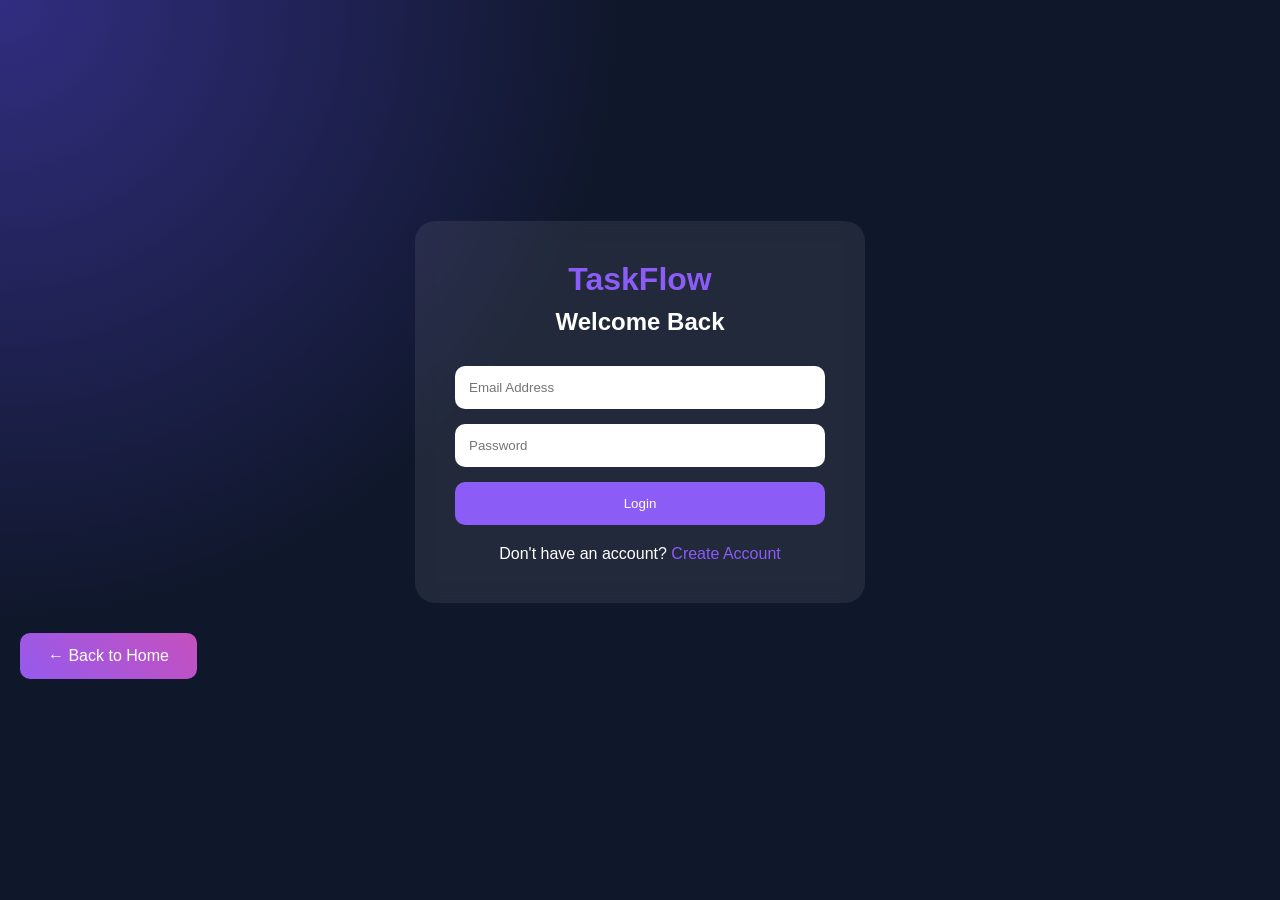
==== login.html @ fd1184d9 "Initial Landing Page Setup" ====
<!DOCTYPE html>
<html lang="en">

<head>

  <meta charset="UTF-8">
  <meta name="viewport" content="width=device-width, initial-scale=1.0">

  <title>Login | TaskFlow</title>

  <link rel="stylesheet" href="css/auth.css">

</head>

<body>

    

  <div class="auth-container">

    <div class="auth-card">

      <h1>TaskFlow</h1>

      <h2>Welcome Back</h2>

      <form>

        <input
        type="email"
        placeholder="Email Address"
        required>

        <input
        type="password"
        placeholder="Password"
        required>

        

        <button type="submit">
          Login
        </button>

      </form>

      <p>

        Don't have an account?

        <a href="signup.html">
          Create Account
        </a>

      </p>
      

    </div>

    <a href="index.html" class="btn">
        ← Back to Home
      </a>

  </div>

  

</body>
</html>
---- css/auth.css ----
*{
  margin:0;
  padding:0;
  box-sizing:border-box;
}

body{

  font-family:'Poppins',sans-serif;

  min-height:100vh;

  display:flex;

  justify-content:center;

  align-items:center;

  background:
  radial-gradient(circle at top left,#312e81,#0f172a 40%),
  radial-gradient(circle at bottom right,#581c87,#0f172a 60%);
}


.btn{
      display:inline-block;
      margin-top:30px;
      padding:14px 28px;
      border-radius:10px;
      text-decoration:none;
      color:white;
      background:linear-gradient(
      45deg,
      #8b5cf6,
      #ec4899
      );
      background-size:200% 200%;
      animation:gradientMove 4s ease infinite;
    }
.auth-container{
  width:100%;
  padding:20px;
}

.auth-card{

  max-width:450px;

  margin:auto;

  padding:40px;

  border-radius:20px;

  background:rgba(255,255,255,0.08);

  backdrop-filter:blur(10px);

  color:white;
}

.auth-card h1{

  text-align:center;

  color:#8b5cf6;

  margin-bottom:10px;
}

.auth-card h2{

  text-align:center;

  margin-bottom:30px;
}

.auth-card form{

  display:flex;

  flex-direction:column;

  gap:15px;
}

.auth-card input{

  padding:14px;

  border:none;

  border-radius:10px;
}

.auth-card a{

  color:#8b5cf6;

  text-decoration:none;
}

.auth-card button{

  padding:14px;

  border:none;

  border-radius:10px;

  background:#8b5cf6;

  color:white;

  cursor:pointer;
  
}

.auth-card p{

  text-align:center;

  margin-top:20px;
}
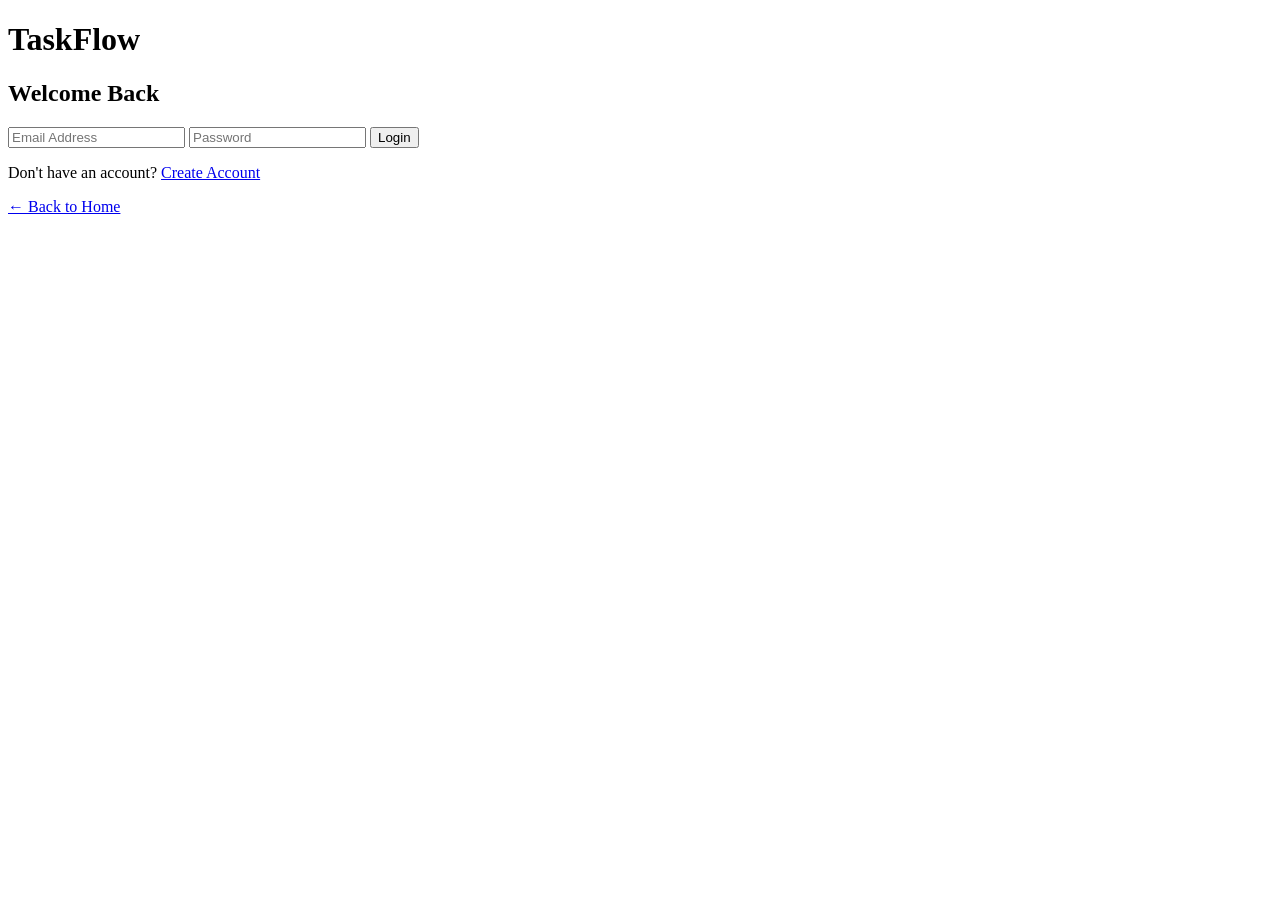
==== commit 5b52f985: "Added login and signup pages" ====
--- a/login.html
+++ b/login.html
@@ -8,7 +8,7 @@
 
   <title>Login | TaskFlow</title>
 
-  <link rel="stylesheet" href="css/auth.css">
+  <link rel="stylesheet" href="./taskflow/css/auth.css">
 
 </head>
 
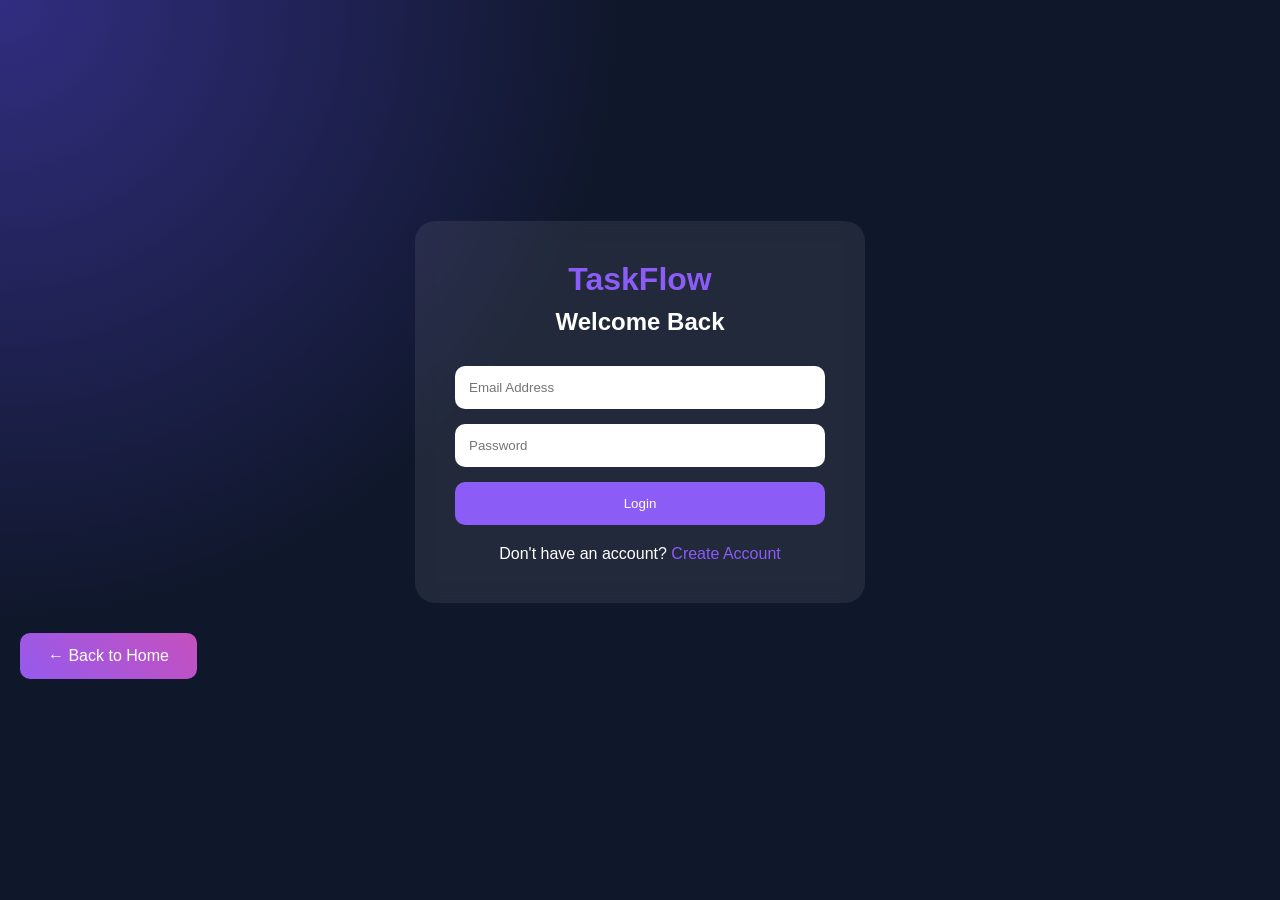
==== commit cd950af4: "Fix stylesheet link path in login.html" ====
--- a/login.html
+++ b/login.html
@@ -8,7 +8,7 @@
 
   <title>Login | TaskFlow</title>
 
-  <link rel="stylesheet" href="./taskflow/css/auth.css">
+  <link rel="stylesheet" href="css/auth.css">
 
 </head>
 
@@ -66,4 +66,4 @@
   
 
 </body>
-</html>+</html>
--- a/css/auth.css
+++ b/css/auth.css
@@ -0,0 +1,126 @@
+*{
+  margin:0;
+  padding:0;
+  box-sizing:border-box;
+}
+
+body{
+
+  font-family:'Poppins',sans-serif;
+
+  min-height:100vh;
+
+  display:flex;
+
+  justify-content:center;
+
+  align-items:center;
+
+  background:
+  radial-gradient(circle at top left,#312e81,#0f172a 40%),
+  radial-gradient(circle at bottom right,#581c87,#0f172a 60%);
+}
+
+
+.btn{
+      display:inline-block;
+      margin-top:30px;
+      padding:14px 28px;
+      border-radius:10px;
+      text-decoration:none;
+      color:white;
+      background:linear-gradient(
+      45deg,
+      #8b5cf6,
+      #ec4899
+      );
+      background-size:200% 200%;
+      animation:gradientMove 4s ease infinite;
+    }
+.auth-container{
+  width:100%;
+  padding:20px;
+}
+
+.auth-card{
+
+  max-width:450px;
+
+  margin:auto;
+
+  padding:40px;
+
+  border-radius:20px;
+
+  background:rgba(255,255,255,0.08);
+
+  backdrop-filter:blur(10px);
+
+  color:white;
+}
+
+.auth-card h1{
+
+  text-align:center;
+
+  color:#8b5cf6;
+
+  margin-bottom:10px;
+}
+
+.auth-card h2{
+
+  text-align:center;
+
+  margin-bottom:30px;
+}
+
+.auth-card form{
+
+  display:flex;
+
+  flex-direction:column;
+
+  gap:15px;
+}
+
+.auth-card input{
+
+  padding:14px;
+
+  border:none;
+
+  border-radius:10px;
+}
+
+.auth-card a{
+
+  color:#8b5cf6;
+
+  text-decoration:none;
+}
+
+.auth-card button{
+
+  padding:14px;
+
+  border:none;
+
+  border-radius:10px;
+
+  background:#8b5cf6;
+
+  color:white;
+
+  cursor:pointer;
+  
+}
+
+.auth-card p{
+
+  text-align:center;
+
+  margin-top:20px;
+}
+
+
